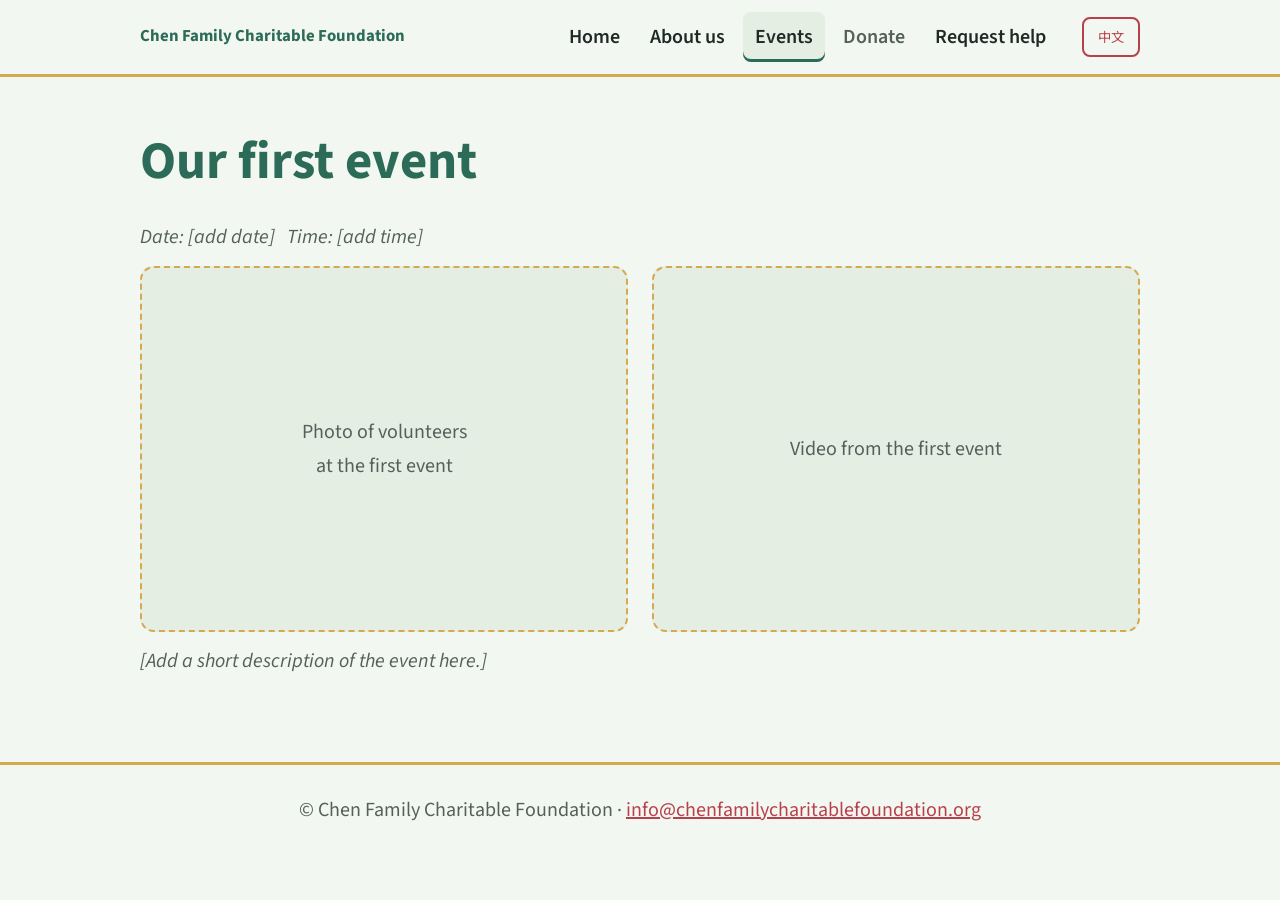
==== events.html @ 422ced41 "Add files via upload" ====
<!DOCTYPE html>
<html lang="en">
<head>
<meta charset="utf-8">
<meta name="viewport" content="width=device-width, initial-scale=1">
<title>Events | Chen Family Charitable Foundation 陈氏家族慈善基金会</title>
<link rel="stylesheet" href="https://fonts.googleapis.com/css2?family=Source+Sans+3:wght@400;600;700&family=Noto+Sans+SC:wght@400;500;700&display=swap">
<link rel="stylesheet" href="style.css">
</head>
<body data-lang="en">
<header><div class="bar">
<a class="brand" href="index.html"><span class="en">Chen Family Charitable Foundation</span><span class="zh">陈氏家族慈善基金会</span></a>
<nav aria-label="Main"><a href="index.html"><span class="en">Home</span><span class="zh">首页</span></a><a href="about.html"><span class="en">About us</span><span class="zh">关于我们</span></a><a href="events.html" aria-current="page"><span class="en">Events</span><span class="zh">活动</span></a><a href="donate.html" class="soft"><span class="en">Donate</span><span class="zh">捐赠</span></a><a href="contact.html"><span class="en">Request help</span><span class="zh">申请帮助</span></a></nav>
<button class="lang" id="lang" type="button" aria-label="Switch language / 切换语言"><span class="en">中文</span><span class="zh">English</span></button>
</div></header>
<main>
<h1><span class="en">Our first event</span><span class="zh">首次活动</span></h1>
<p class="todo"><span class="en">Date: [add date] &nbsp; Time: [add time]</span><span class="zh">日期：[待填写] &nbsp; 时间：[待填写]</span></p>
<div class="grid">
<!-- Photo: replace the box content with <img src="photo.jpg" alt="Volunteers at our first event"> -->
<div class="ph" role="img" aria-label="Photo placeholder"><span class="en">Photo of volunteers<br>at the first event</span><span class="zh">首次活动<br>志愿者照片</span></div>
<!-- Video: replace the box content with <video src="event.mp4" controls></video> -->
<div class="ph" role="img" aria-label="Video placeholder"><span class="en">Video from the first event</span><span class="zh">首次活动视频</span></div>
</div>
<p class="todo"><span class="en">[Add a short description of the event here.]</span><span class="zh">[在此添加活动简介。]</span></p>
</main>
<footer>© <span class="en">Chen Family Charitable Foundation</span><span class="zh">陈氏家族慈善基金会</span> · <a href="mailto:info@chenfamilycharitablefoundation.org">info@chenfamilycharitablefoundation.org</a></footer>
<script src="lang.js"></script>
</body>
</html>
---- style.css ----
/* Chen Family Charitable Foundation - shared styles (Morning Mist) */
:root{--bg:#f3f7f2;--surface:#e4eee3;--text:#1f2a27;--muted:#55605b;--main:#2c6b57;--main-ink:#fff;--gold:#d4a94f;--second:#b8404a;--line:#cfdccf;box-sizing:border-box}
@media (prefers-color-scheme:dark){:root{--bg:#17201d;--surface:#1f2b27;--text:#eaf2ee;--muted:#b9c9c1;--main:#6fb6a0;--main-ink:#10201a;--gold:#d8b45e;--second:#e8949b;--line:#31413b}}
*{box-sizing:border-box}
body{margin:0;background:var(--bg);color:var(--text);font:400 20px/1.7 "Source Sans 3","Noto Sans SC","Helvetica Neue",Arial,"PingFang SC","Microsoft YaHei",sans-serif}
body[data-lang="en"] .zh,body[data-lang="zh"] .en{display:none}
a{color:var(--second)}
:focus-visible{outline:3px solid var(--gold);outline-offset:3px}
header{position:sticky;top:0;z-index:5;background:var(--bg);border-bottom:3px solid var(--gold)}
.bar{max-width:1040px;margin:0 auto;padding:12px 20px;display:flex;flex-wrap:wrap;align-items:center;gap:10px 24px}
.brand{font-weight:700;font-size:1.05rem;color:var(--main);text-decoration:none;line-height:1.3}
nav{display:flex;flex-wrap:wrap;gap:4px 6px;margin-left:auto}
nav a{padding:8px 12px;border-radius:8px;color:var(--text);text-decoration:none;font-weight:600}
nav a[aria-current="page"]{background:var(--surface);box-shadow:inset 0 -3px var(--main)}
nav a.soft{color:var(--muted)}
.lang{border:2px solid var(--second);background:none;color:var(--second);font:700 1rem inherit;font-family:inherit;padding:8px 14px;border-radius:8px;cursor:pointer}
main{max-width:1040px;margin:0 auto;padding:0 20px 72px}
h1{font-size:clamp(2rem,5.5vw,3.3rem);line-height:1.2;margin:1em 0 .5em;color:var(--main);max-width:20ch}
h2{font-size:1.7rem;line-height:1.3;margin:1.6em 0 .4em;color:var(--main)}
p{max-width:62ch;margin:.6em 0}
.hero{padding:40px 0;display:grid;gap:32px;grid-template-columns:1.1fr .9fr;align-items:center}
.hero h1{margin-top:0}
.lead{font-size:1.3rem}
.btn{display:inline-block;background:var(--main);color:var(--main-ink);font-weight:700;font-size:1.15rem;padding:16px 28px;border-radius:10px;text-decoration:none;margin:12px 8px 0 0}
.btn:hover{filter:brightness(1.1)}
.btn.alt{background:none;color:var(--main);border:2px solid var(--main)}
.ph{aspect-ratio:4/3;border:2px dashed var(--gold);border-radius:14px;background:var(--surface);display:grid;place-items:center;text-align:center;padding:20px;color:var(--muted)}
.ph img,.ph video{width:100%;height:100%;object-fit:cover;border-radius:12px}
.band{background:var(--surface);border-left:6px solid var(--second);padding:22px 26px;border-radius:0 12px 12px 0;margin:24px 0}
.band p{margin:.3em 0}
.grid{display:grid;gap:24px;grid-template-columns:repeat(auto-fit,minmax(280px,1fr));margin-top:12px}
.todo{color:var(--muted);font-style:italic}
.mail{font-size:clamp(1.1rem,3.8vw,1.6rem);font-weight:700;word-break:break-all}
.example{background:var(--surface);border:1px solid var(--line);border-radius:12px;padding:6px 24px;margin-top:20px}
ul.board{list-style:none;padding:0;display:grid;gap:12px;grid-template-columns:repeat(auto-fit,minmax(220px,1fr))}
ul.board li{background:var(--surface);border-top:4px solid var(--gold);padding:14px 18px;border-radius:0 0 10px 10px}
footer{border-top:3px solid var(--gold);padding:28px 20px;text-align:center;color:var(--muted)}
@media (max-width:760px){.hero{grid-template-columns:1fr}nav{margin-left:0;width:100%}}
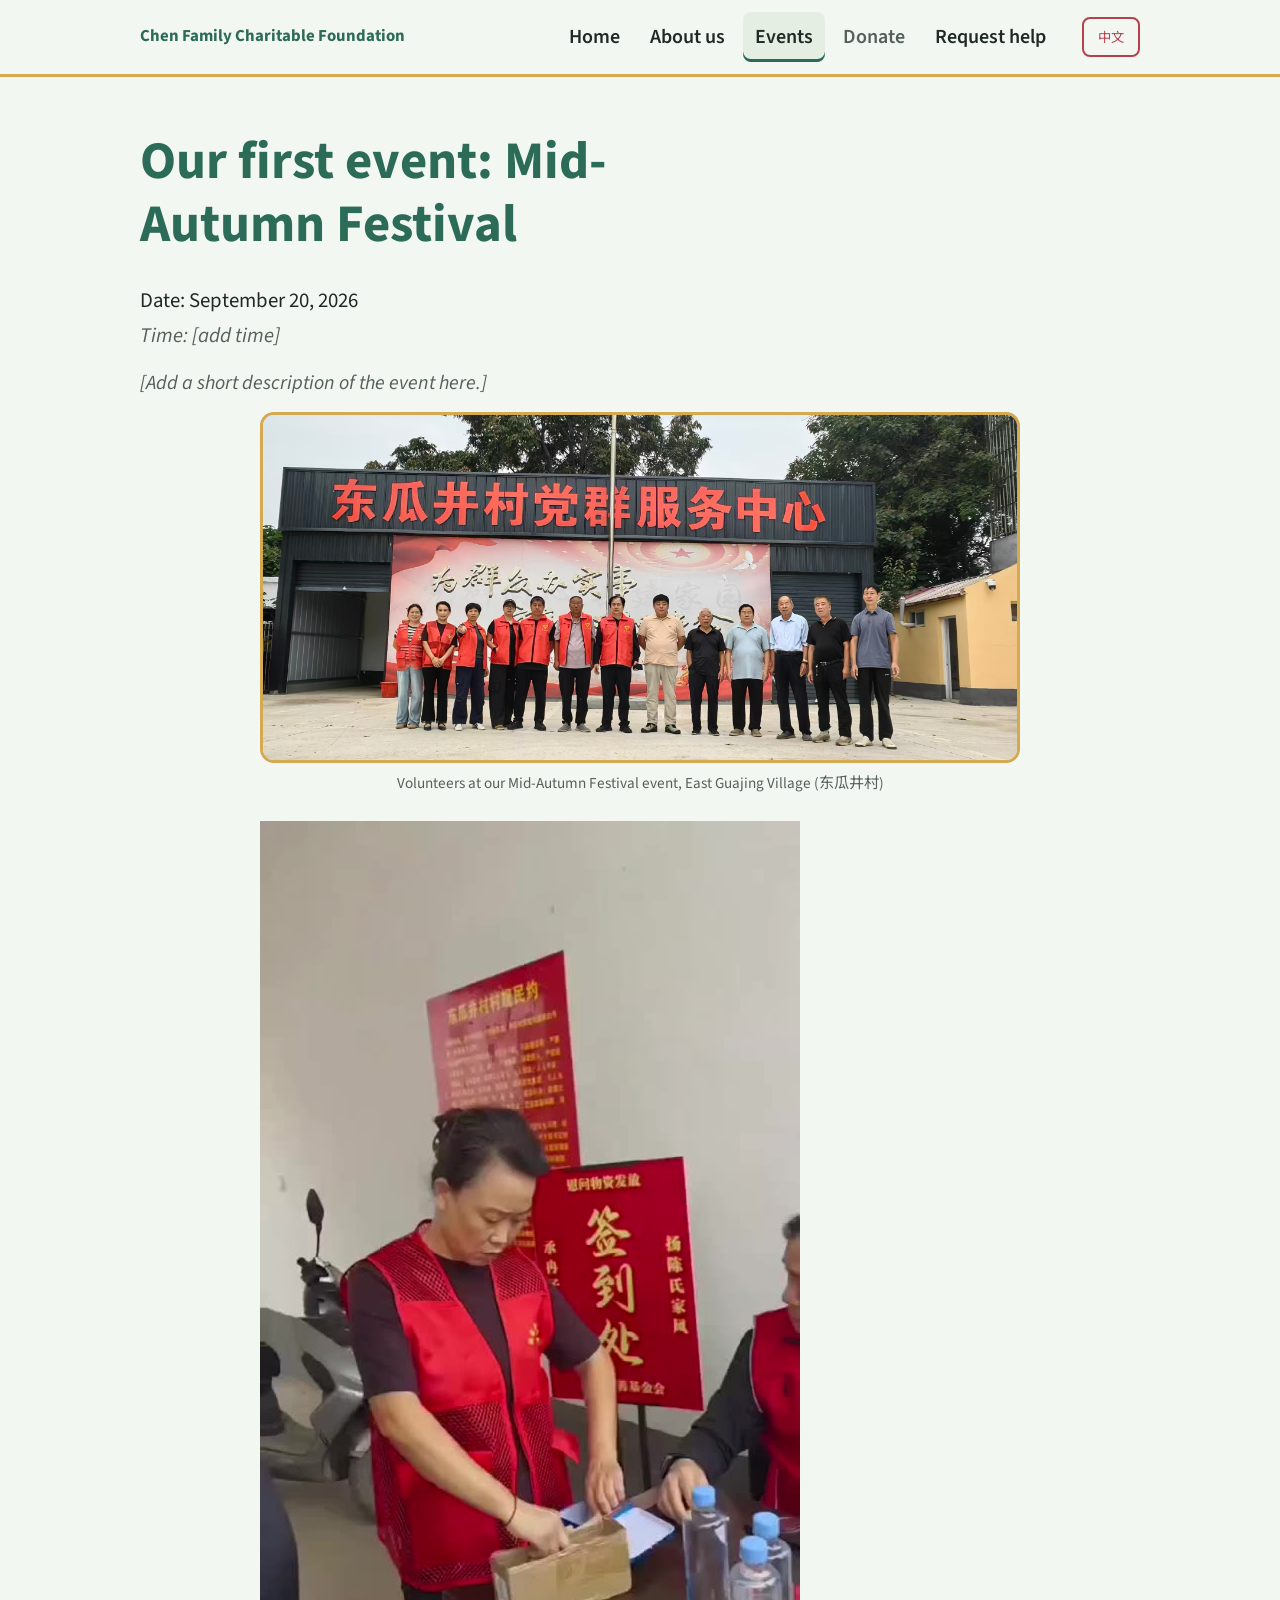
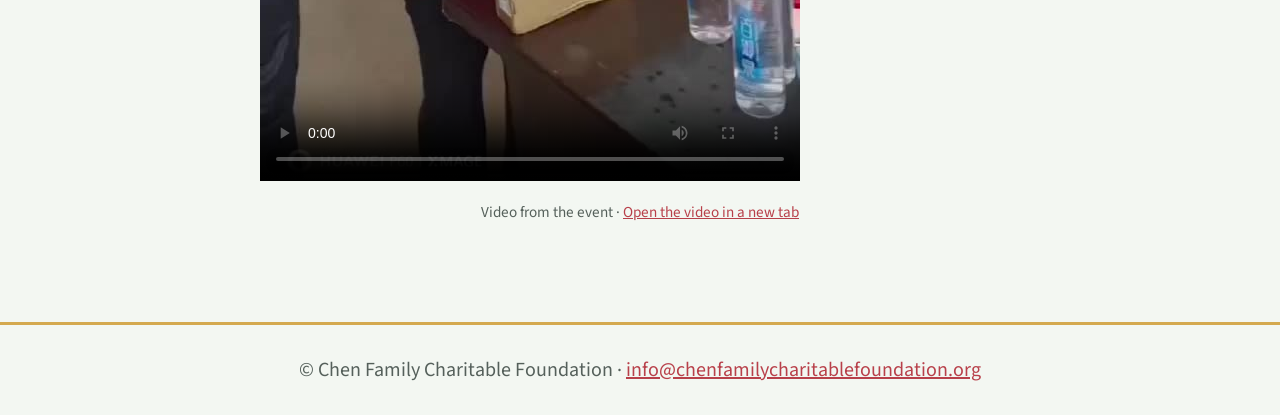
==== commit bd61cb86: "Add details for Mid-Autumn Festival event Updated event details for the Mid-Autumn Festival, includi" ====
--- a/events.html
+++ b/events.html
@@ -14,15 +14,11 @@
 <button class="lang" id="lang" type="button" aria-label="Switch language / 切换语言"><span class="en">中文</span><span class="zh">English</span></button>
 </div></header>
 <main>
-<h1><span class="en">Our first event</span><span class="zh">首次活动</span></h1>
-<p class="todo"><span class="en">Date: [add date] &nbsp; Time: [add time]</span><span class="zh">日期：[待填写] &nbsp; 时间：[待填写]</span></p>
-<div class="grid">
-<!-- Photo: replace the box content with <img src="photo.jpg" alt="Volunteers at our first event"> -->
-<div class="ph" role="img" aria-label="Photo placeholder"><span class="en">Photo of volunteers<br>at the first event</span><span class="zh">首次活动<br>志愿者照片</span></div>
-<!-- Video: replace the box content with <video src="event.mp4" controls></video> -->
-<div class="ph" role="img" aria-label="Video placeholder"><span class="en">Video from the first event</span><span class="zh">首次活动视频</span></div>
-</div>
+<h1><span class="en">Our first event: Mid-Autumn Festival</span><span class="zh">首次活动：中秋节</span></h1>
+<p class="lead"><span class="en">Date: September 20, 2026</span><span class="zh">日期：2026年9月20日</span><br><span class="todo"><span class="en">Time: [add time]</span><span class="zh">时间：[待填写]</span></span></p>
 <p class="todo"><span class="en">[Add a short description of the event here.]</span><span class="zh">[在此添加活动简介。]</span></p>
+<figure class="photo"><img src="imgs/first_event_group.jpg" alt="Volunteers standing in front of the East Guajing Village service center at the Mid-Autumn Festival event" loading="lazy"><figcaption><span class="en">Volunteers at our Mid-Autumn Festival event, East Guajing Village (东瓜井村)</span><span class="zh">中秋节活动中的志愿者，东瓜井村</span></figcaption></figure>
+<figure class="photo video"><video controls preload="metadata" poster="imgs/first_event_video_poster.jpg" src="videos/first_event.mp4"></video><figcaption><span class="en">Video from the event</span><span class="zh">活动视频</span> · <a href="videos/first_event.mp4"><span class="en">Open the video in a new tab</span><span class="zh">在新页面打开视频</span></a></figcaption></figure>
 </main>
 <footer>© <span class="en">Chen Family Charitable Foundation</span><span class="zh">陈氏家族慈善基金会</span> · <a href="mailto:info@chenfamilycharitablefoundation.org">info@chenfamilycharitablefoundation.org</a></footer>
 <script src="lang.js"></script>
--- a/style.css
+++ b/style.css
@@ -18,7 +18,7 @@
 h1{font-size:clamp(2rem,5.5vw,3.3rem);line-height:1.2;margin:1em 0 .5em;color:var(--main);max-width:20ch}
 h2{font-size:1.7rem;line-height:1.3;margin:1.6em 0 .4em;color:var(--main)}
 p{max-width:62ch;margin:.6em 0}
-.hero{padding:40px 0;display:grid;gap:32px;grid-template-columns:1.1fr .9fr;align-items:center}
+.hero{padding:40px 0 24px}
 .hero h1{margin-top:0}
 .lead{font-size:1.3rem}
 .btn{display:inline-block;background:var(--main);color:var(--main-ink);font-weight:700;font-size:1.15rem;padding:16px 28px;border-radius:10px;text-decoration:none;margin:12px 8px 0 0}
@@ -35,4 +35,7 @@
 ul.board{list-style:none;padding:0;display:grid;gap:12px;grid-template-columns:repeat(auto-fit,minmax(220px,1fr))}
 ul.board li{background:var(--surface);border-top:4px solid var(--gold);padding:14px 18px;border-radius:0 0 10px 10px}
 footer{border-top:3px solid var(--gold);padding:28px 20px;text-align:center;color:var(--muted)}
-@media (max-width:760px){.hero{grid-template-columns:1fr}nav{margin-left:0;width:100%}}
+@media (max-width:760px){nav{margin-left:0;width:100%}}
+.photo{margin:0 auto 24px;max-width:760px}
+.photo img{display:block;width:100%;height:auto;border-radius:14px;border:3px solid var(--gold)}
+.photo figcaption{margin-top:8px;color:var(--muted);font-size:.95rem;text-align:center}
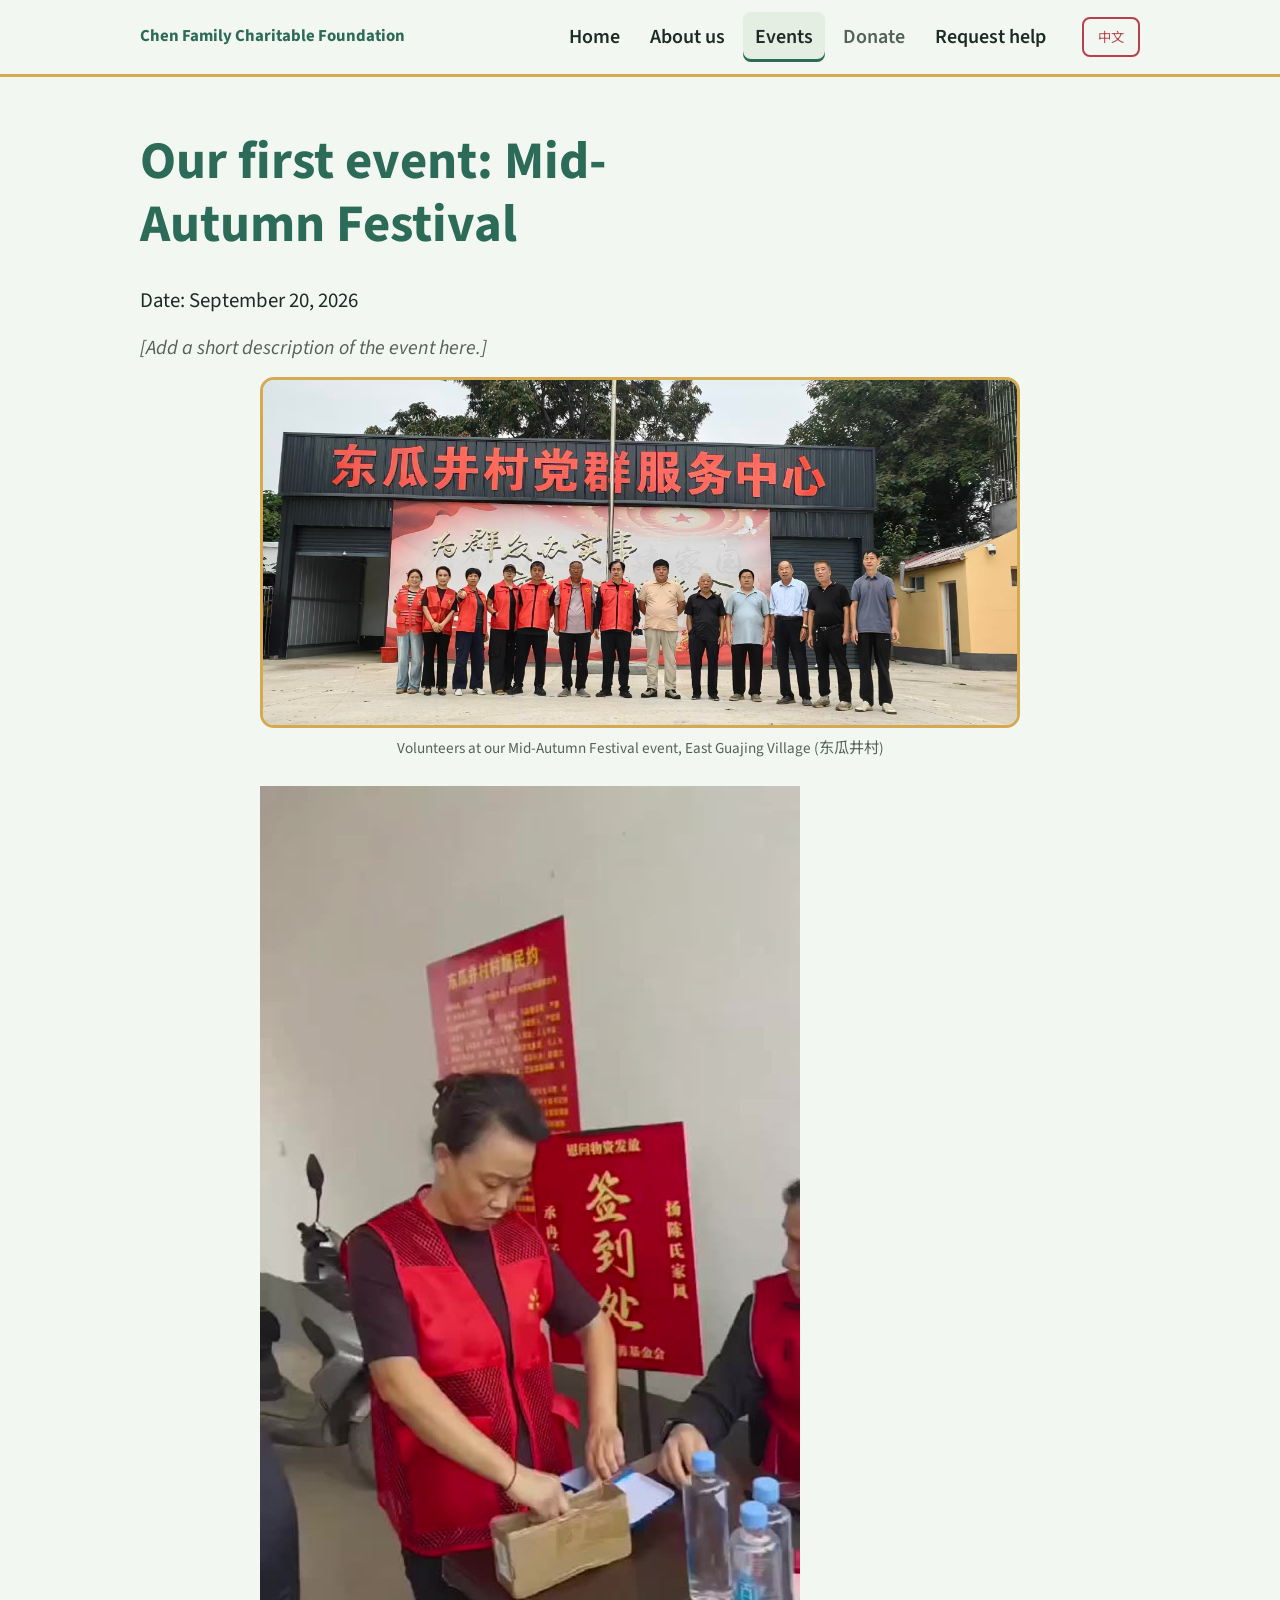
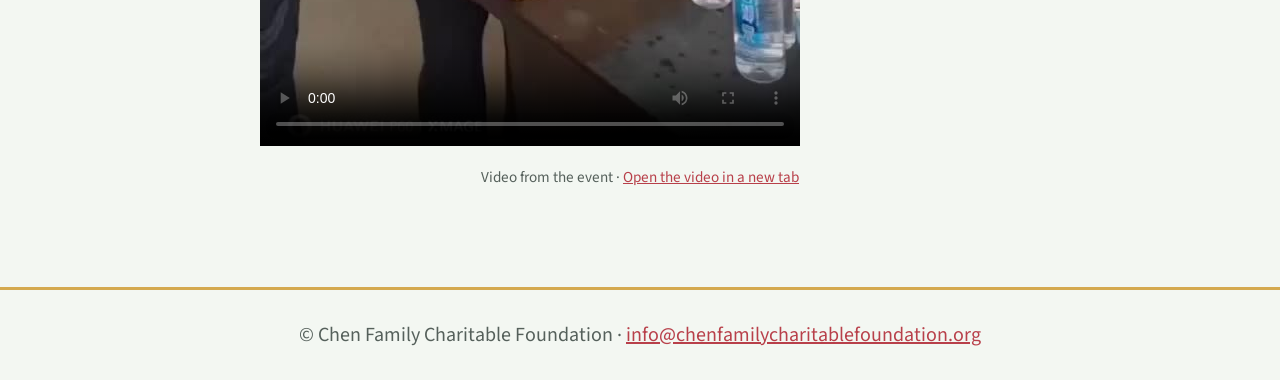
==== commit c801f376: "Fix event date duplication and add placeholders Removed duplicate date paragraph and added placehold" ====
--- a/events.html
+++ b/events.html
@@ -15,7 +15,7 @@
 </div></header>
 <main>
 <h1><span class="en">Our first event: Mid-Autumn Festival</span><span class="zh">首次活动：中秋节</span></h1>
-<p class="lead"><span class="en">Date: September 20, 2026</span><span class="zh">日期：2026年9月20日</span><br><span class="todo"><span class="en">Time: [add time]</span><span class="zh">时间：[待填写]</span></span></p>
+<p class="lead"><span class="en">Date: September 20, 2026</span><span class="zh">日期：2026年9月20日</span><br><span class="todo"><span class="en"></span><span class="zh"></span></span></p>
 <p class="todo"><span class="en">[Add a short description of the event here.]</span><span class="zh">[在此添加活动简介。]</span></p>
 <figure class="photo"><img src="imgs/first_event_group.jpg" alt="Volunteers standing in front of the East Guajing Village service center at the Mid-Autumn Festival event" loading="lazy"><figcaption><span class="en">Volunteers at our Mid-Autumn Festival event, East Guajing Village (东瓜井村)</span><span class="zh">中秋节活动中的志愿者，东瓜井村</span></figcaption></figure>
 <figure class="photo video"><video controls preload="metadata" poster="imgs/first_event_video_poster.jpg" src="videos/first_event.mp4"></video><figcaption><span class="en">Video from the event</span><span class="zh">活动视频</span> · <a href="videos/first_event.mp4"><span class="en">Open the video in a new tab</span><span class="zh">在新页面打开视频</span></a></figcaption></figure>
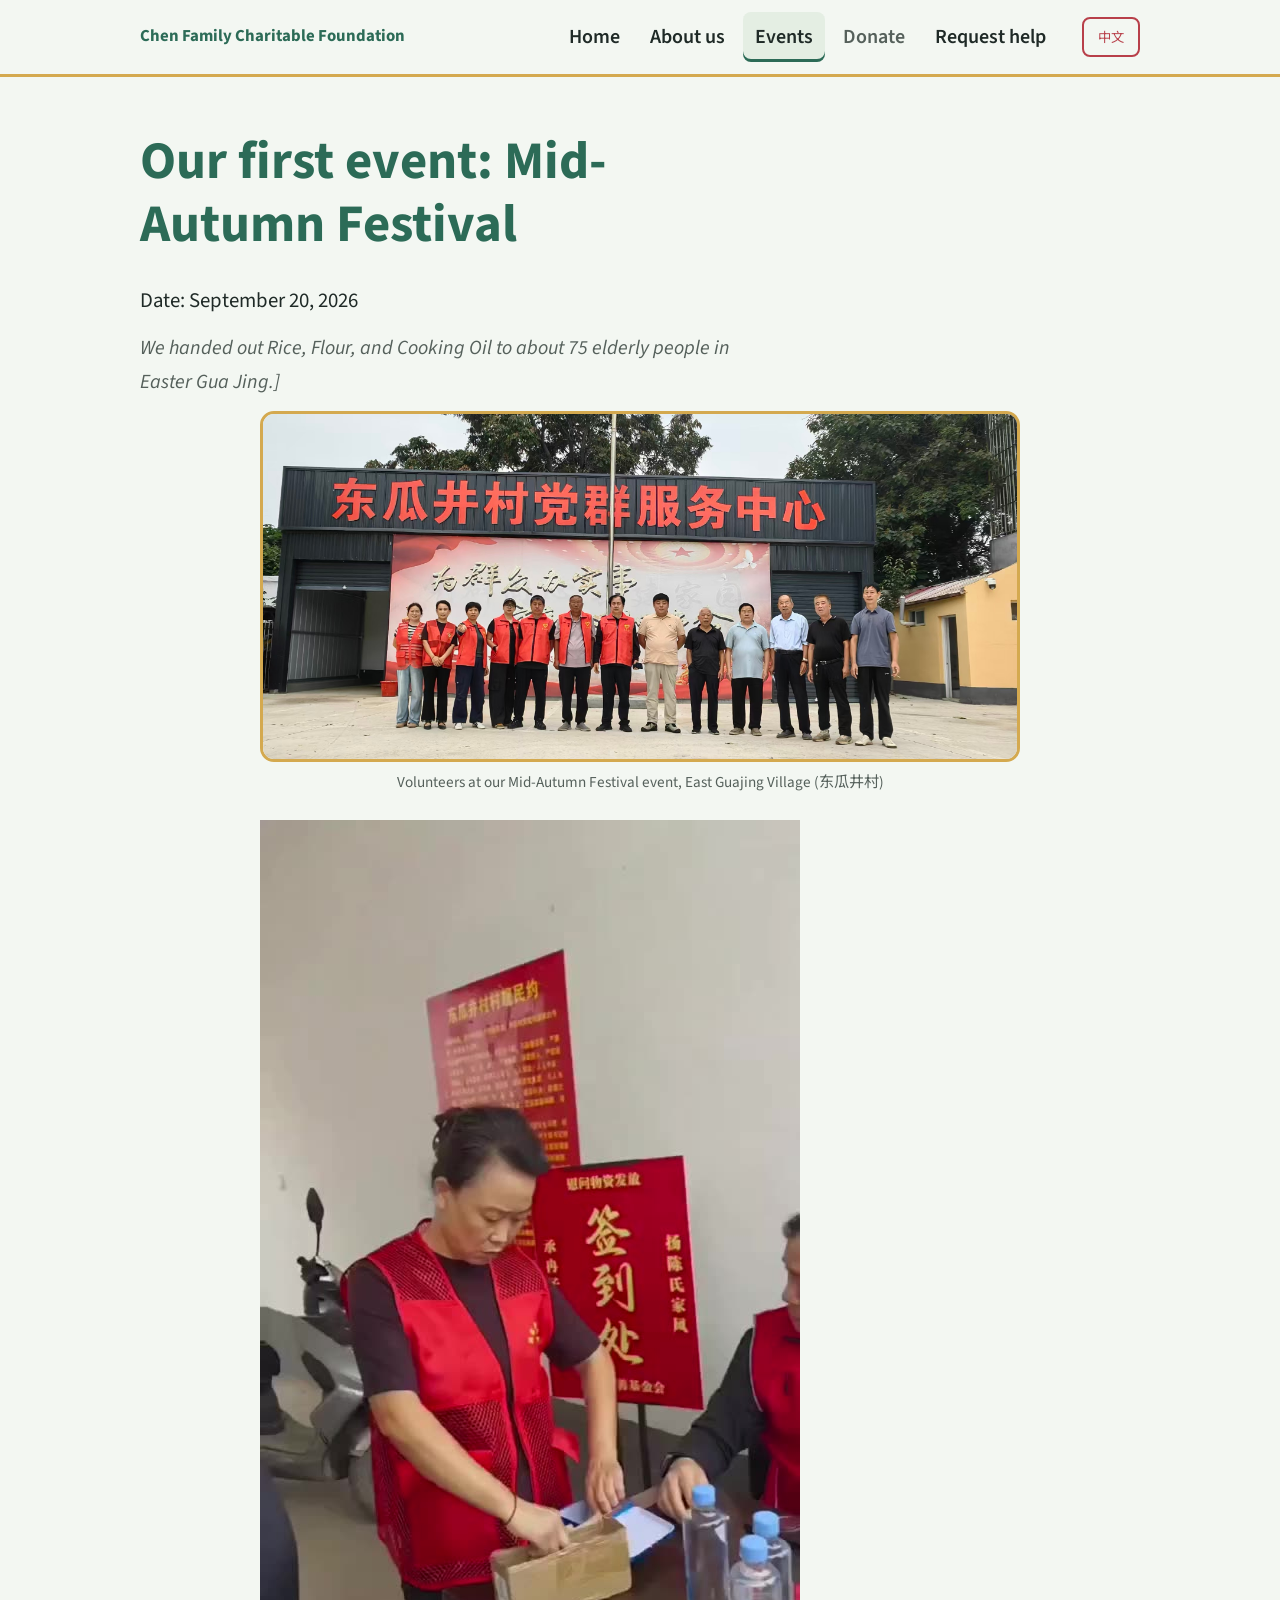
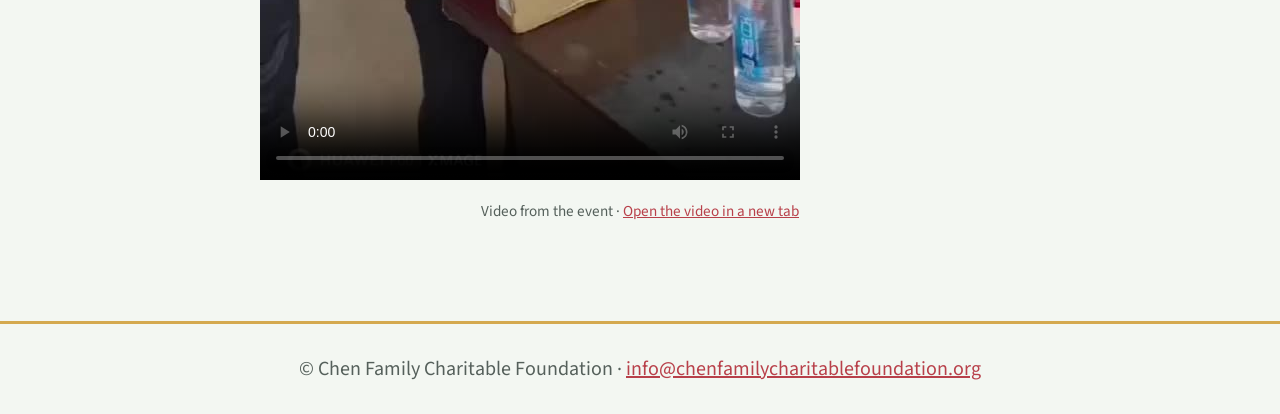
==== commit 86eb6727: "Update events.html" ====
--- a/events.html
+++ b/events.html
@@ -16,7 +16,7 @@
 <main>
 <h1><span class="en">Our first event: Mid-Autumn Festival</span><span class="zh">首次活动：中秋节</span></h1>
 <p class="lead"><span class="en">Date: September 20, 2026</span><span class="zh">日期：2026年9月20日</span><br><span class="todo"><span class="en"></span><span class="zh"></span></span></p>
-<p class="todo"><span class="en">[Add a short description of the event here.]</span><span class="zh">[在此添加活动简介。]</span></p>
+<p class="todo"><span class="en">We handed out Rice, Flour, and Cooking Oil to about 75 elderly people in Easter Gua Jing.]</span><span class="zh">给东瓜井村75位80岁的老人送去了大米， 面粉， 和食用油。]</span></p>
 <figure class="photo"><img src="imgs/first_event_group.jpg" alt="Volunteers standing in front of the East Guajing Village service center at the Mid-Autumn Festival event" loading="lazy"><figcaption><span class="en">Volunteers at our Mid-Autumn Festival event, East Guajing Village (东瓜井村)</span><span class="zh">中秋节活动中的志愿者，东瓜井村</span></figcaption></figure>
 <figure class="photo video"><video controls preload="metadata" poster="imgs/first_event_video_poster.jpg" src="videos/first_event.mp4"></video><figcaption><span class="en">Video from the event</span><span class="zh">活动视频</span> · <a href="videos/first_event.mp4"><span class="en">Open the video in a new tab</span><span class="zh">在新页面打开视频</span></a></figcaption></figure>
 </main>
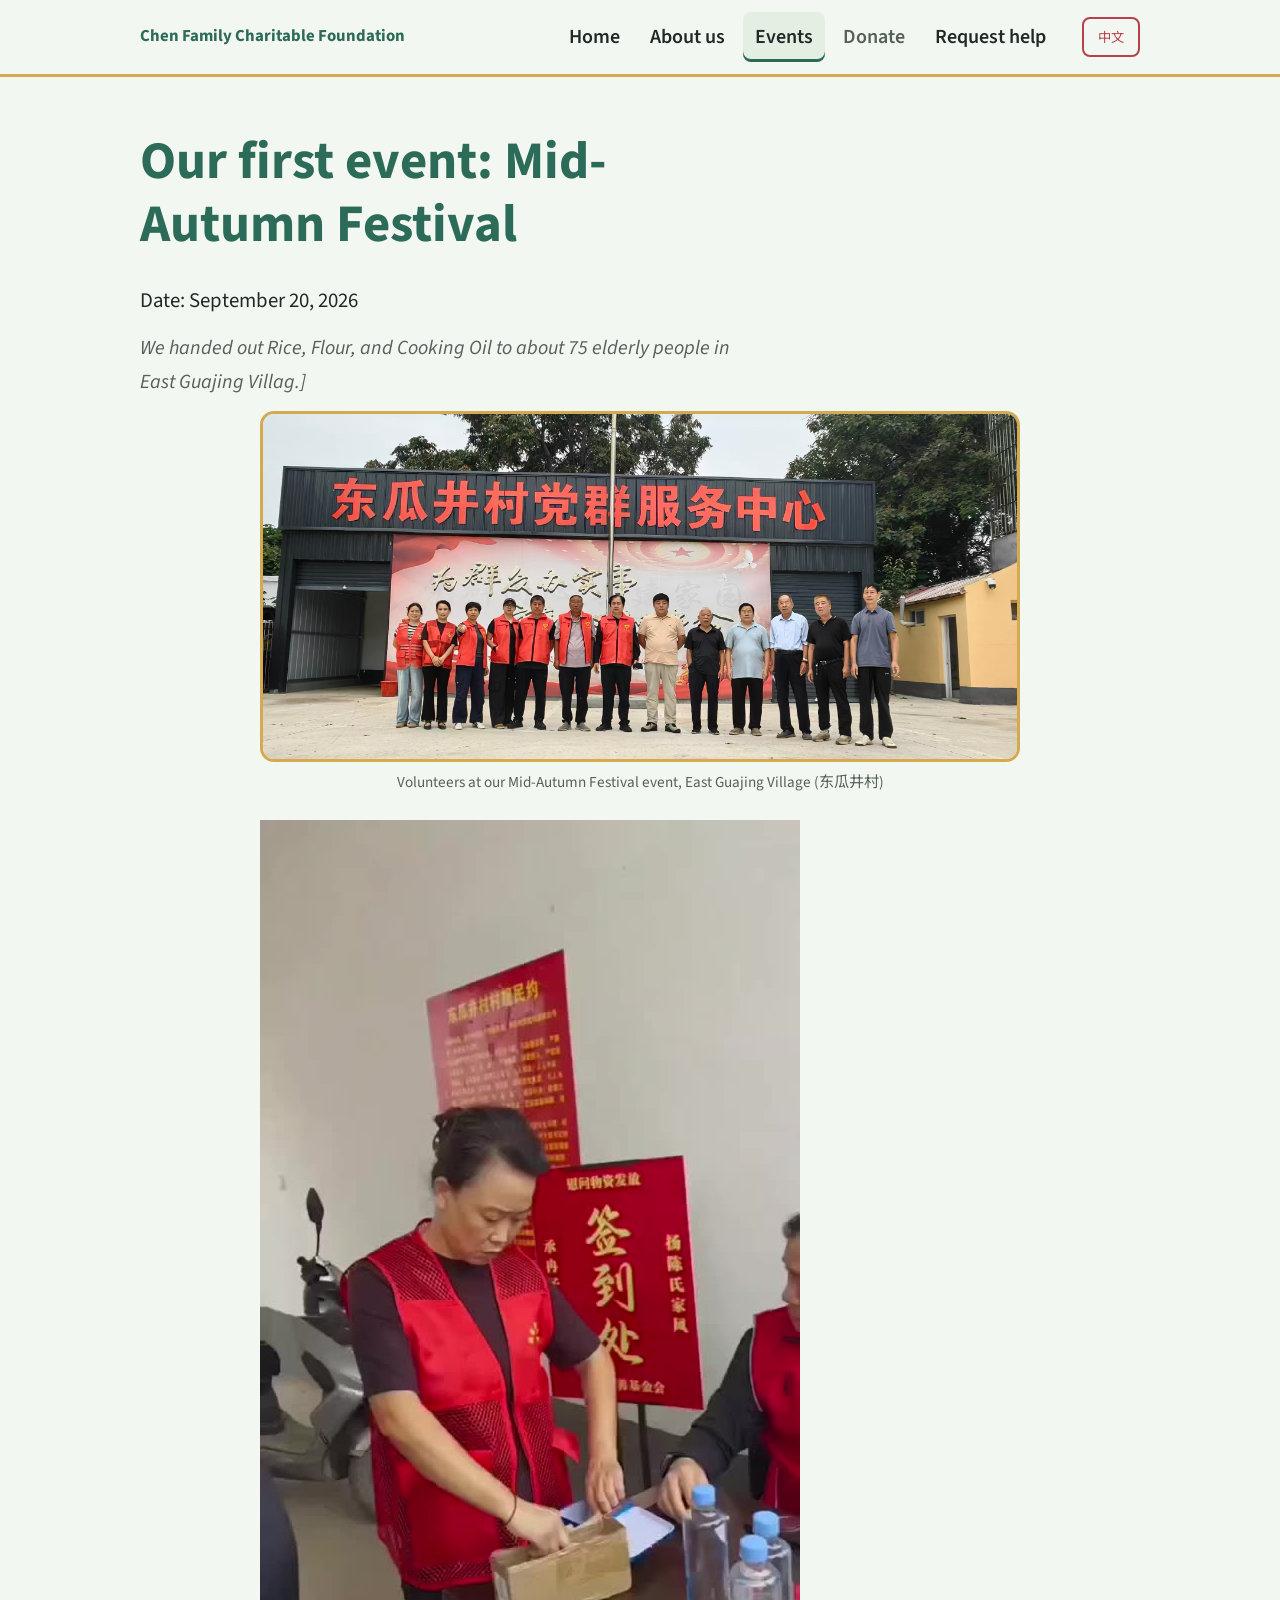
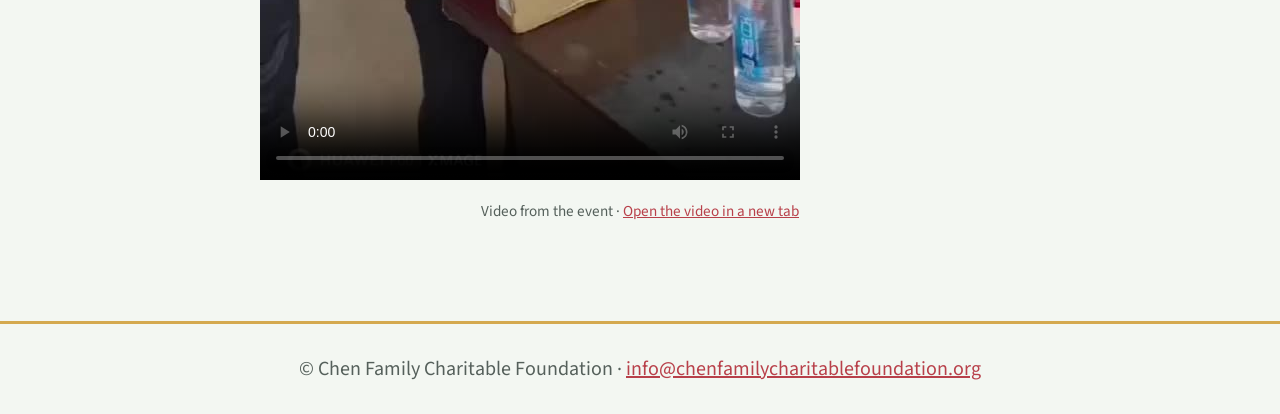
==== commit d4b01a3a: "Fix typo in event description for East Guajing Village" ====
--- a/events.html
+++ b/events.html
@@ -16,7 +16,7 @@
 <main>
 <h1><span class="en">Our first event: Mid-Autumn Festival</span><span class="zh">首次活动：中秋节</span></h1>
 <p class="lead"><span class="en">Date: September 20, 2026</span><span class="zh">日期：2026年9月20日</span><br><span class="todo"><span class="en"></span><span class="zh"></span></span></p>
-<p class="todo"><span class="en">We handed out Rice, Flour, and Cooking Oil to about 75 elderly people in Easter Gua Jing.]</span><span class="zh">给东瓜井村75位80岁的老人送去了大米， 面粉， 和食用油。]</span></p>
+<p class="todo"><span class="en">We handed out Rice, Flour, and Cooking Oil to about 75 elderly people in  East Guajing Villag.]</span><span class="zh">给东瓜井村75位80岁的老人送去了大米， 面粉， 和食用油。]</span></p>
 <figure class="photo"><img src="imgs/first_event_group.jpg" alt="Volunteers standing in front of the East Guajing Village service center at the Mid-Autumn Festival event" loading="lazy"><figcaption><span class="en">Volunteers at our Mid-Autumn Festival event, East Guajing Village (东瓜井村)</span><span class="zh">中秋节活动中的志愿者，东瓜井村</span></figcaption></figure>
 <figure class="photo video"><video controls preload="metadata" poster="imgs/first_event_video_poster.jpg" src="videos/first_event.mp4"></video><figcaption><span class="en">Video from the event</span><span class="zh">活动视频</span> · <a href="videos/first_event.mp4"><span class="en">Open the video in a new tab</span><span class="zh">在新页面打开视频</span></a></figcaption></figure>
 </main>
